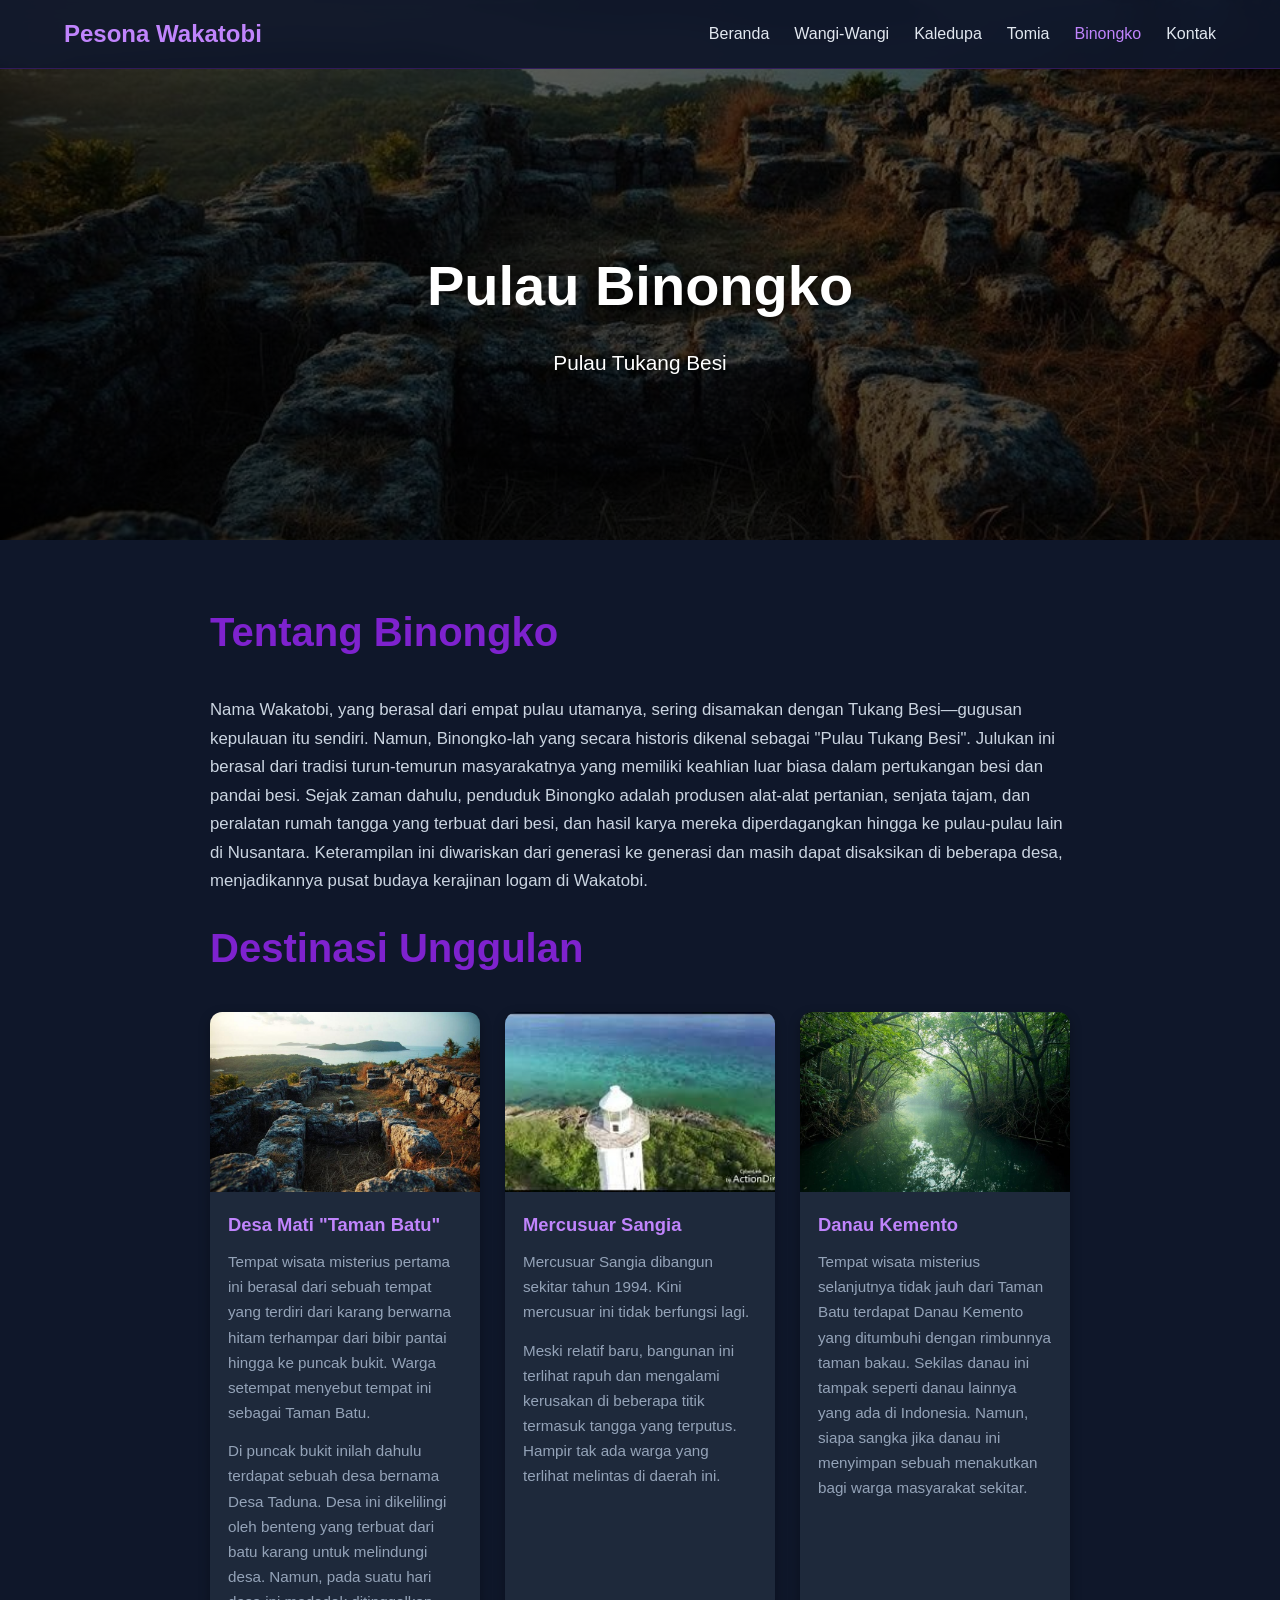
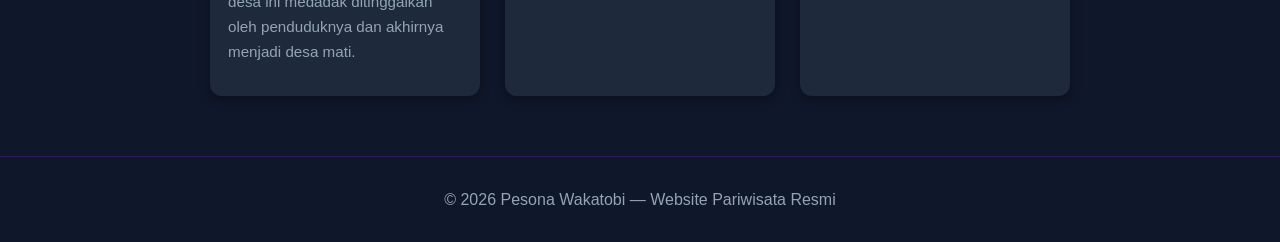
==== binongko.html @ 0f258694 "refactor: perbaikan menyeluruh P0–P3 website Wakatobi ## P0 — Bug fatal - Fix link mati `binongko.ht" ====
<!DOCTYPE html>
<html lang="id" class="no-js">
<head>
  <meta charset="UTF-8" />
  <meta name="viewport" content="width=device-width, initial-scale=1.0" />
  <title>Binongko &mdash; Pulau Tukang Besi | Pesona Wakatobi</title>
  <meta name="description" content="Panduan wisata Pulau Binongko di Wakatobi: Desa Mati Taman Batu, Mercusuar Sangia, Danau Kemento, dan warisan pandai besi khas nusantara." />
  <meta name="author" content="Pesona Wakatobi" />
  <meta name="theme-color" content="#0f172a" />

  <meta property="og:type" content="website" />
  <meta property="og:locale" content="id_ID" />
  <meta property="og:site_name" content="Pesona Wakatobi" />
  <meta property="og:title" content="Binongko &mdash; Pulau Tukang Besi | Pesona Wakatobi" />
  <meta property="og:description" content="Panduan wisata Pulau Binongko di Wakatobi: Desa Mati Taman Batu, Mercusuar Sangia, Danau Kemento, dan warisan pandai besi khas nusantara." />
  <meta property="og:image" content="img/desa-mati.jpg" />
  <meta name="twitter:card" content="summary_large_image" />

  <link rel="icon" href="img/favicon-32.png" sizes="32x32" />
  <link rel="apple-touch-icon" href="img/favicon-180.png" />
  <link rel="stylesheet" href="css/style.css" />

  <script>document.documentElement.classList.remove('no-js');</script>
</head>
<body>
  <a class="skip-link" href="#main">Lewati ke konten utama</a>

  <nav class="navbar" aria-label="Navigasi utama">
    <a href="index.html" class="navbar-brand">Pesona Wakatobi</a>
    <button class="hamburger" id="hamburger" aria-expanded="false" aria-controls="navLinks" aria-label="Buka menu navigasi">
      <span></span>
      <span></span>
      <span></span>
    </button>
    <div class="nav-links" id="navLinks">
      <a href="index.html">Beranda</a>
      <a href="wangi-wangi.html">Wangi-Wangi</a>
      <a href="kaledupa.html">Kaledupa</a>
      <a href="tomia.html">Tomia</a>
      <a href="binongko.html" aria-current="page">Binongko</a>
      <a href="kontak.html">Kontak</a>
    </div>
  </nav>
  <main id="main">
    <section class="hero hero--short" style="background-image: url('img/desa-mati.jpg');">
      <h1>Pulau Binongko</h1>
      <p>Pulau Tukang Besi</p>
    </section>

    <div class="content">
      <h2>Tentang Binongko</h2>
      <p>
        Nama Wakatobi, yang berasal dari empat pulau utamanya, sering disamakan dengan Tukang Besi&mdash;gugusan kepulauan itu sendiri. Namun, Binongko-lah yang secara historis dikenal sebagai &quot;Pulau Tukang Besi&quot;. Julukan ini berasal dari tradisi turun-temurun masyarakatnya yang memiliki keahlian luar biasa dalam pertukangan besi dan pandai besi. Sejak zaman dahulu, penduduk Binongko adalah produsen alat-alat pertanian, senjata tajam, dan peralatan rumah tangga yang terbuat dari besi, dan hasil karya mereka diperdagangkan hingga ke pulau-pulau lain di Nusantara. Keterampilan ini diwariskan dari generasi ke generasi dan masih dapat disaksikan di beberapa desa, menjadikannya pusat budaya kerajinan logam di Wakatobi.
      </p>

      <h2>Destinasi Unggulan</h2>
    <div class="destinations">
      <article class="dest-card">
        <img src="img/desa-mati.jpg" alt="Reruntuhan batu karang Taman Batu di Desa Mati, Pulau Binongko" width="900" height="600" loading="lazy" decoding="async" />
        <div class="desc">
          <h3>Desa Mati &quot;Taman Batu&quot;</h3>
          <p>Tempat wisata misterius pertama ini berasal dari sebuah tempat yang terdiri dari karang berwarna hitam terhampar dari bibir pantai hingga ke puncak bukit. Warga setempat menyebut tempat ini sebagai Taman Batu.</p>
          <p>Di puncak bukit inilah dahulu terdapat sebuah desa bernama Desa Taduna. Desa ini dikelilingi oleh benteng yang terbuat dari batu karang untuk melindungi desa. Namun, pada suatu hari desa ini medadak ditinggalkan oleh penduduknya dan akhirnya menjadi desa mati.</p>
        </div>
      </article>
      <article class="dest-card">
        <img src="img/mercusuar-sangia.jpg" alt="Mercusuar Sangia di Pulau Binongko" width="300" height="168" loading="lazy" decoding="async" />
        <div class="desc">
          <h3>Mercusuar Sangia</h3>
          <p>Mercusuar Sangia dibangun sekitar tahun 1994. Kini mercusuar ini tidak berfungsi lagi.</p>
          <p>Meski relatif baru, bangunan ini terlihat rapuh dan mengalami kerusakan di beberapa titik termasuk tangga yang terputus. Hampir tak ada warga yang terlihat melintas di daerah ini.</p>
        </div>
      </article>
      <article class="dest-card">
        <img src="img/danau-kemento.jpg" alt="Danau Kemento yang dikelilingi hutan bakau di Pulau Binongko" width="900" height="600" loading="lazy" decoding="async" />
        <div class="desc">
          <h3>Danau Kemento</h3>
          <p>Tempat wisata misterius selanjutnya tidak jauh dari Taman Batu terdapat Danau Kemento yang ditumbuhi dengan rimbunnya taman bakau. Sekilas danau ini tampak seperti danau lainnya yang ada di Indonesia. Namun, siapa sangka jika danau ini menyimpan sebuah menakutkan bagi warga masyarakat sekitar.</p>
        </div>
      </article>
    </div>
    </div>
  </main>

  <footer>
    <p>&copy; <span data-year>2026</span> Pesona Wakatobi &mdash; Website Pariwisata Resmi</p>
  </footer>

  <script src="js/main.js" defer></script>
</body>
</html>
---- css/style.css ----
/* ==========================================================================
   Pesona Wakatobi — Shared Stylesheet
   Satu sumber kebenaran untuk navbar, footer, komponen, dan responsive.
   ========================================================================== */

/* ---------- Design Tokens ---------- */
:root {
  --bg-dark: #0f172a;
  --bg-mid: #1e293b;
  --bg-card: #334155;
  --accent: #7e22ce;
  --accent-light: #c084fc;
  --accent-hover: #6b21a8;
  --text: #ffffff;
  --text-body: #cbd5e1;
  --text-muted: #94a3b8;
  --text-nav: #e2e8f0;
  --border: rgba(126, 34, 206, 0.3);
  --nav-h: 70px;
  --shadow: 0 10px 25px rgba(0, 0, 0, 0.3);
  --radius: 16px;
  --transition: 0.3s ease;
}

/* ---------- Reset ---------- */
*,
*::before,
*::after {
  margin: 0;
  padding: 0;
  box-sizing: border-box;
}

html {
  scroll-behavior: smooth;
  scroll-padding-top: calc(var(--nav-h) + 20px);
}

body {
  color: var(--text);
  background: var(--bg-dark);
  font-family: 'Segoe UI', Tahoma, Geneva, Verdana, sans-serif;
  line-height: 1.6;
  overflow-x: hidden;
  -webkit-font-smoothing: antialiased;
}

img {
  max-width: 100%;
  height: auto;
  display: block;
}

a {
  color: var(--accent-light);
}

/* ---------- Accessibility ---------- */
.skip-link {
  position: absolute;
  top: -100px;
  left: 1rem;
  z-index: 2000;
  padding: 0.75rem 1.25rem;
  background: var(--accent);
  color: #fff;
  font-weight: 600;
  text-decoration: none;
  border-radius: 0 0 8px 8px;
  transition: top var(--transition);
}

.skip-link:focus {
  top: 0;
}

:focus-visible {
  outline: 3px solid var(--accent-light);
  outline-offset: 3px;
  border-radius: 4px;
}

.visually-hidden {
  position: absolute;
  width: 1px;
  height: 1px;
  padding: 0;
  margin: -1px;
  overflow: hidden;
  clip: rect(0, 0, 0, 0);
  white-space: nowrap;
  border: 0;
}

/* ---------- Navbar ---------- */
.navbar {
  position: fixed;
  top: 0;
  left: 0;
  width: 100%;
  background: rgba(15, 23, 42, 0.95);
  backdrop-filter: blur(10px);
  -webkit-backdrop-filter: blur(10px);
  padding: 15px 5%;
  display: flex;
  justify-content: space-between;
  align-items: center;
  gap: 1rem;
  z-index: 1000;
  border-bottom: 1px solid var(--border);
}

.navbar-brand {
  font-size: 1.5rem;
  font-weight: bold;
  color: var(--accent-light);
  text-decoration: none;
  white-space: nowrap;
}

.nav-links {
  display: flex;
  gap: 25px;
  list-style: none;
}

.nav-links a {
  color: var(--text-nav);
  text-decoration: none;
  font-weight: 500;
  transition: color var(--transition);
}

.nav-links a:hover,
.nav-links a[aria-current='page'] {
  color: var(--accent-light);
}

/* Hamburger */
.hamburger {
  display: none;
  flex-direction: column;
  justify-content: center;
  gap: 5px;
  width: 44px;
  height: 44px;
  padding: 10px;
  background: transparent;
  border: 1px solid var(--border);
  border-radius: 8px;
  cursor: pointer;
}

.hamburger span {
  display: block;
  width: 100%;
  height: 3px;
  background: var(--accent-light);
  border-radius: 2px;
  transition: transform var(--transition), opacity var(--transition);
}

.hamburger[aria-expanded='true'] span:nth-child(1) {
  transform: translateY(8px) rotate(45deg);
}

.hamburger[aria-expanded='true'] span:nth-child(2) {
  opacity: 0;
}

.hamburger[aria-expanded='true'] span:nth-child(3) {
  transform: translateY(-8px) rotate(-45deg);
}

/* ---------- Hero ---------- */
.hero {
  position: relative;
  min-height: 100vh;
  display: flex;
  flex-direction: column;
  justify-content: center;
  align-items: center;
  text-align: center;
  padding: calc(var(--nav-h) + 90px) 20px 80px;
  /* background-image di-set inline per halaman (URL relatif terhadap dokumen) */
  background-size: cover;
  background-position: center;
  background-color: var(--bg-mid);
}

.hero::before {
  content: '';
  position: absolute;
  inset: 0;
  background: linear-gradient(rgba(0, 0, 0, 0.6), rgba(0, 0, 0, 0.7));
}

.hero > * {
  position: relative;
}

.hero h1 {
  font-size: clamp(2.2rem, 6vw, 3.5rem);
  margin-bottom: 1rem;
  text-shadow: 0 2px 10px rgba(0, 0, 0, 0.6);
}

.hero p {
  font-size: clamp(1rem, 2.5vw, 1.3rem);
  max-width: 800px;
  line-height: 1.6;
  text-shadow: 0 1px 5px rgba(0, 0, 0, 0.8);
}

.hero--short {
  min-height: 60vh;
}

/* ---------- Sections ---------- */
.intro {
  padding: 100px 20px 60px;
  background: var(--bg-dark);
  text-align: center;
}

.intro h2,
.content h2 {
  font-size: clamp(1.6rem, 4vw, 2.5rem);
  margin-bottom: 2rem;
  color: var(--accent);
}

.intro p {
  font-size: 1.1rem;
  max-width: 900px;
  margin: 0 auto 2rem;
  line-height: 1.7;
  color: var(--text-body);
}

.content {
  max-width: 900px;
  margin: 60px auto;
  padding: 0 20px;
}

.content p {
  font-size: 1.05rem;
  line-height: 1.7;
  margin-bottom: 1.25rem;
  color: var(--text-body);
}

.content h3 {
  color: var(--text);
}

.content h5 {
  color: var(--accent-light);
  margin: 0.5rem 0 0.35rem;
  font-size: 0.95rem;
  text-transform: uppercase;
  letter-spacing: 0.04em;
}

/* ---------- Cards ---------- */
.islands {
  display: flex;
  flex-wrap: wrap;
  justify-content: center;
  gap: 30px;
  padding: 40px 20px 80px;
  background: var(--bg-mid);
}

.island-card {
  background: var(--bg-card);
  border-radius: var(--radius);
  overflow: hidden;
  width: 280px;
  box-shadow: var(--shadow);
  display: flex;
  flex-direction: column;
  transition: transform var(--transition), box-shadow var(--transition),
    opacity 0.4s ease;
}

.island-card:hover {
  transform: translateY(-6px);
  box-shadow: 0 16px 36px rgba(0, 0, 0, 0.45);
}

.island-card.visible {
  opacity: 1;
  transform: translateY(0);
}

/* Fallback bila JavaScript tidak aktif / IntersectionObserver tidak tersedia */
.no-js .island-card {
  opacity: 1;
  transform: none;
}

.island-img {
  height: 180px;
  width: 100%;
  object-fit: cover;
  background: var(--bg-mid);
}

.island-content {
  padding: 20px;
  display: flex;
  flex-direction: column;
  flex: 1;
}

.island-content h3 {
  font-size: 1.4rem;
  margin-bottom: 10px;
  color: var(--accent-light);
}

.island-content p {
  font-size: 0.95rem;
  color: var(--text-nav);
  line-height: 1.5;
  margin-bottom: 1rem;
}

/* ---------- Destination grid ---------- */
.destinations {
  display: grid;
  grid-template-columns: repeat(auto-fit, minmax(260px, 1fr));
  gap: 25px;
  margin-top: 30px;
}

.dest-card {
  background: var(--bg-mid);
  border-radius: 12px;
  overflow: hidden;
  box-shadow: 0 4px 12px rgba(0, 0, 0, 0.3);
  display: flex;
  flex-direction: column;
  transition: transform var(--transition), box-shadow var(--transition);
}

.dest-card:hover {
  transform: translateY(-4px);
  box-shadow: 0 12px 26px rgba(0, 0, 0, 0.4);
}

.dest-card img {
  width: 100%;
  height: 180px;
  object-fit: cover;
  background: var(--bg-card);
}

.dest-card .desc {
  padding: 18px;
}

.dest-card .desc h3 {
  color: var(--accent-light);
  margin-bottom: 10px;
  font-size: 1.15rem;
}

.dest-card .desc p {
  font-size: 0.95rem;
  color: var(--text-muted);
  line-height: 1.65;
  margin-bottom: 0.85rem;
}

/* ---------- Buttons ---------- */
.btn {
  display: inline-block;
  align-self: flex-start;
  margin-top: auto;
  padding: 10px 20px;
  background: var(--accent);
  color: #fff;
  text-decoration: none;
  border-radius: 6px;
  font-weight: 600;
  transition: background var(--transition), transform var(--transition);
}

.btn:hover {
  background: var(--accent-hover);
  transform: translateY(-2px);
}

/* ---------- Contact ---------- */
.contact-info {
  display: grid;
  grid-template-columns: repeat(auto-fit, minmax(250px, 1fr));
  gap: 25px;
  margin-top: 30px;
}

.contact-card {
  background: var(--bg-mid);
  border-radius: 12px;
  padding: 24px 20px;
  box-shadow: 0 4px 12px rgba(0, 0, 0, 0.3);
  text-align: center;
}

.contact-card h3 {
  color: var(--text);
  margin-bottom: 10px;
}

.contact-card p {
  font-size: 0.95rem;
  color: var(--text-muted);
  margin-bottom: 15px;
  word-break: break-word;
}

.contact-card a {
  color: var(--accent-light);
  text-decoration: none;
}

.contact-card a:hover {
  text-decoration: underline;
}

.social-icons {
  display: flex;
  justify-content: center;
  gap: 12px;
}

.social-icons a {
  display: inline-flex;
  align-items: center;
  justify-content: center;
  width: 42px;
  height: 42px;
  background: var(--accent-light);
  border-radius: 50%;
  text-decoration: none;
  transition: background var(--transition), transform var(--transition);
}

.social-icons a:hover {
  background: var(--accent);
  transform: translateY(-3px);
}

.social-icons svg {
  width: 20px;
  height: 20px;
  fill: #fff;
}

/* ---------- Footer ---------- */
footer {
  text-align: center;
  padding: 30px 20px;
  background: var(--bg-dark);
  color: var(--text-muted);
  border-top: 1px solid var(--border);
  margin-top: 60px;
}

footer p {
  margin: 0;
}

/* ---------- Responsive ---------- */
@media (max-width: 768px) {
  .hamburger {
    display: flex;
  }

  .nav-links {
    position: fixed;
    top: var(--nav-h);
    left: -100%;
    width: 100%;
    height: calc(100vh - var(--nav-h));
    background: var(--bg-dark);
    flex-direction: column;
    align-items: center;
    justify-content: flex-start;
    gap: 25px;
    padding-top: 40px;
    transition: left var(--transition);
    overflow-y: auto;
  }

  .nav-links.active {
    left: 0;
  }

  .nav-links a {
    font-size: 1.1rem;
  }

  .navbar-brand {
    font-size: 1.2rem;
  }

  .hero {
    min-height: 80vh;
  }

  .intro {
    padding: 60px 20px 40px;
  }

  .islands {
    gap: 20px;
    padding: 30px 15px 60px;
  }

  .island-card {
    width: 100%;
    max-width: 340px;
  }

  .content {
    margin: 40px auto;
  }
}

@media (max-width: 400px) {
  .navbar {
    padding: 12px 4%;
  }

  .navbar-brand {
    font-size: 1.05rem;
  }

  .island-card {
    width: 100%;
  }
}

/* ---------- Reduced motion ---------- */
@media (prefers-reduced-motion: reduce) {
  html {
    scroll-behavior: auto;
  }

  *,
  *::before,
  *::after {
    animation-duration: 0.01ms !important;
    animation-iteration-count: 1 !important;
    transition-duration: 0.01ms !important;
  }

  .island-card {
    opacity: 1 !important;
    transform: none !important;
  }
}

/* ---------- Print ---------- */
@media print {
  .navbar,
  .hamburger,
  footer {
    display: none;
  }

  body {
    color: #000;
    background: #fff;
  }
}
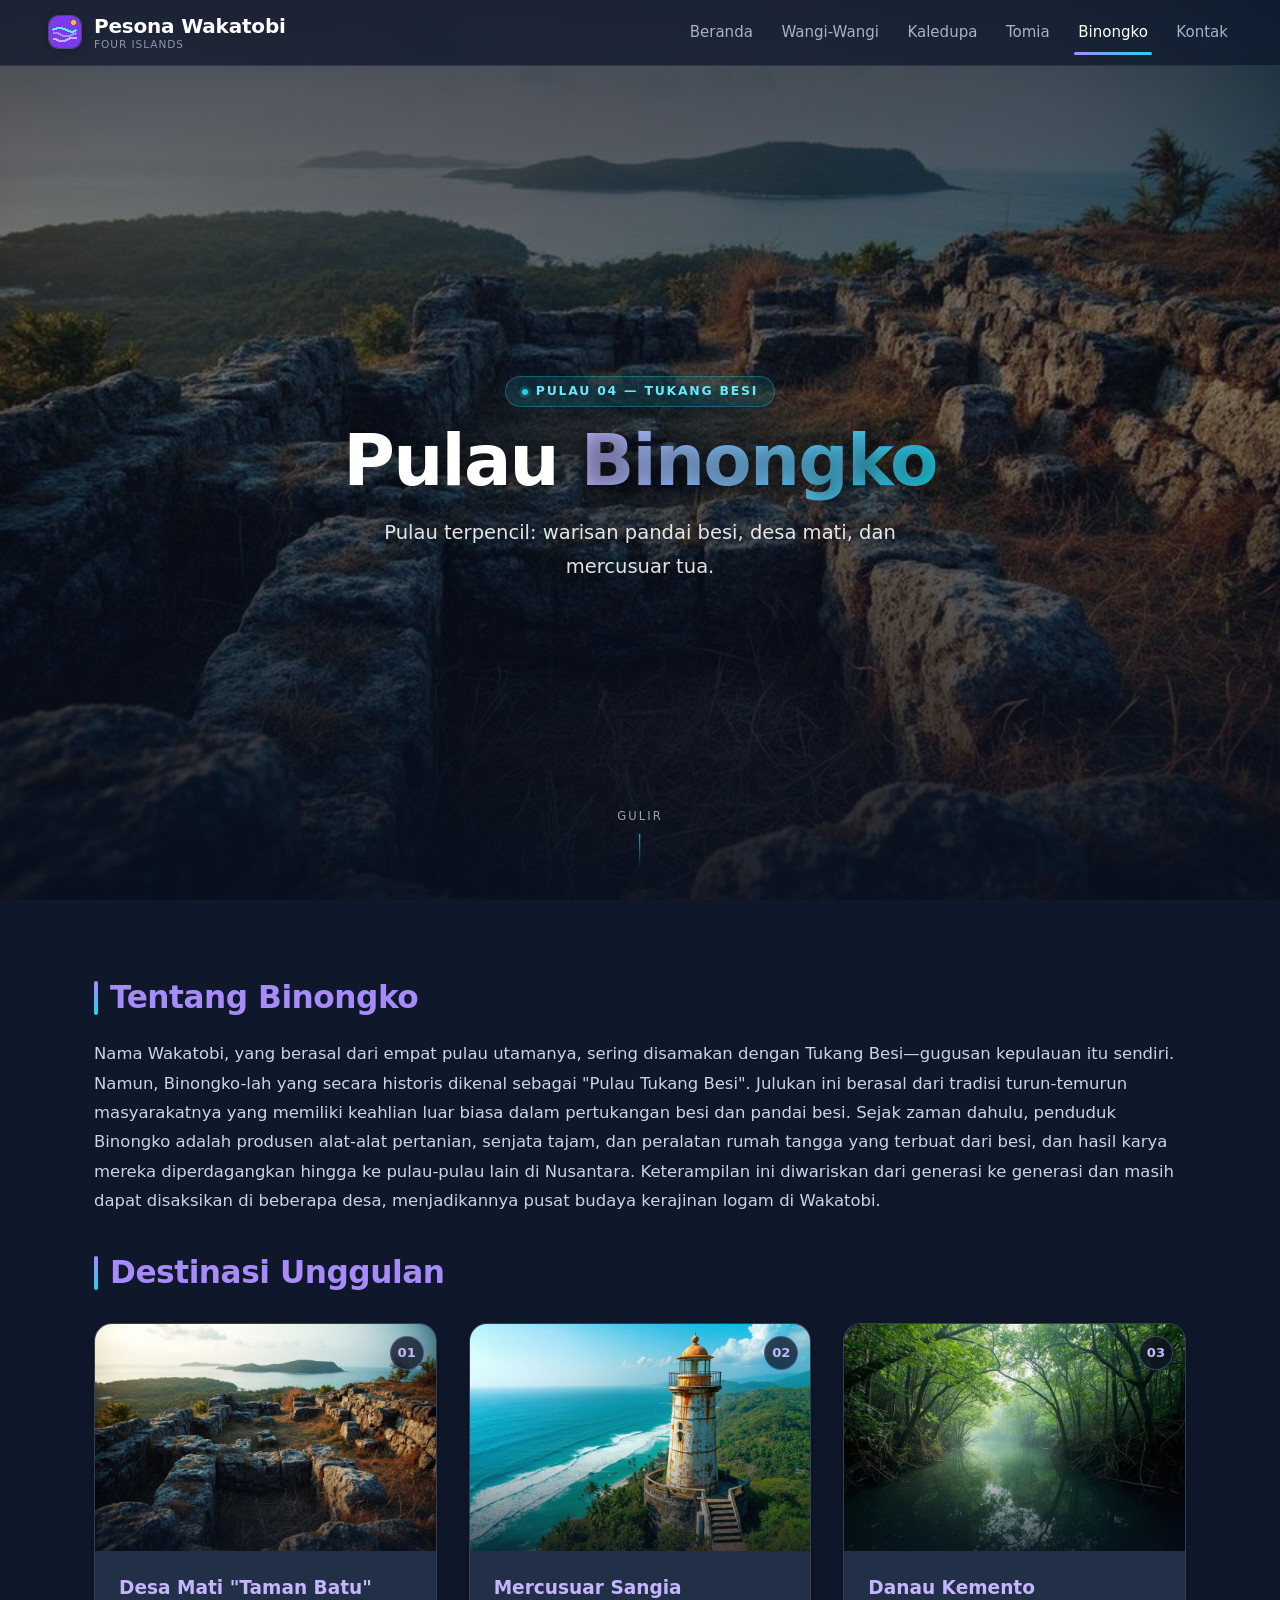
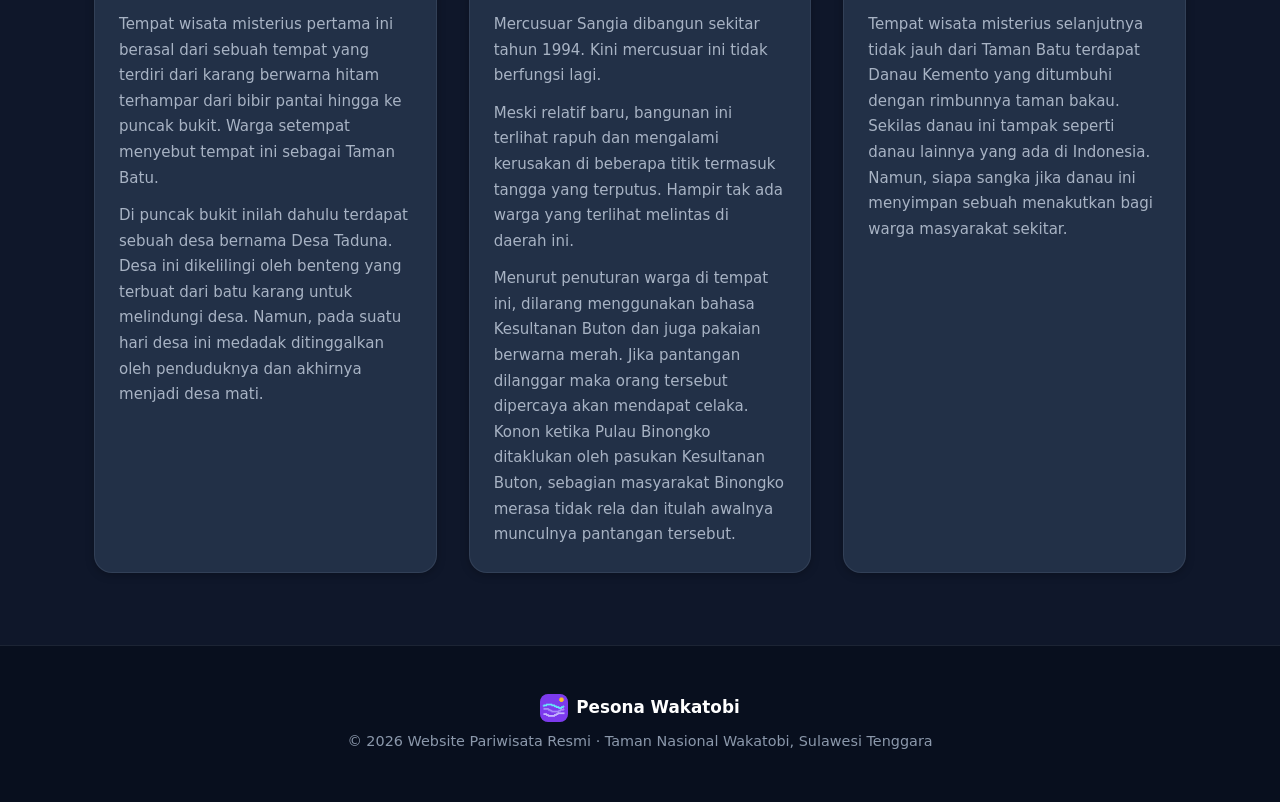
==== commit 470a5f15: "feat: redesign visual & profesionalisasi website Wakatobi ## Design system - Token-based CSS: warna," ====
--- a/binongko.html
+++ b/binongko.html
@@ -4,15 +4,15 @@
   <meta charset="UTF-8" />
   <meta name="viewport" content="width=device-width, initial-scale=1.0" />
   <title>Binongko &mdash; Pulau Tukang Besi | Pesona Wakatobi</title>
-  <meta name="description" content="Panduan wisata Pulau Binongko di Wakatobi: Desa Mati Taman Batu, Mercusuar Sangia, Danau Kemento, dan warisan pandai besi khas nusantara." />
+  <meta name="description" content="Panduan wisata Pulau Binongko di Wakatobi: Desa Mati Taman Batu, Mercusuar Sangia, Danau Kemento, dan warisan pandai besi khas Nusantara." />
   <meta name="author" content="Pesona Wakatobi" />
-  <meta name="theme-color" content="#0f172a" />
+  <meta name="theme-color" content="#080f1e" />
 
   <meta property="og:type" content="website" />
   <meta property="og:locale" content="id_ID" />
   <meta property="og:site_name" content="Pesona Wakatobi" />
   <meta property="og:title" content="Binongko &mdash; Pulau Tukang Besi | Pesona Wakatobi" />
-  <meta property="og:description" content="Panduan wisata Pulau Binongko di Wakatobi: Desa Mati Taman Batu, Mercusuar Sangia, Danau Kemento, dan warisan pandai besi khas nusantara." />
+  <meta property="og:description" content="Panduan wisata Pulau Binongko di Wakatobi: Desa Mati Taman Batu, Mercusuar Sangia, Danau Kemento, dan warisan pandai besi khas Nusantara." />
   <meta property="og:image" content="img/desa-mati.jpg" />
   <meta name="twitter:card" content="summary_large_image" />
 
@@ -26,7 +26,10 @@
   <a class="skip-link" href="#main">Lewati ke konten utama</a>
 
   <nav class="navbar" aria-label="Navigasi utama">
-    <a href="index.html" class="navbar-brand">Pesona Wakatobi</a>
+    <a href="index.html" class="navbar-brand">
+      <span class="logo"><img src="img/favicon-32.png" alt="" width="32" height="32" /></span>
+      <span class="brand-text">Pesona Wakatobi<small>Four Islands</small></span>
+    </a>
     <button class="hamburger" id="hamburger" aria-expanded="false" aria-controls="navLinks" aria-label="Buka menu navigasi">
       <span></span>
       <span></span>
@@ -43,11 +46,15 @@
   </nav>
   <main id="main">
     <section class="hero hero--short" style="background-image: url('img/desa-mati.jpg');">
-      <h1>Pulau Binongko</h1>
-      <p>Pulau Tukang Besi</p>
+      <div class="hero__content">
+        <span class="eyebrow">Pulau 04 &mdash; Tukang Besi</span>
+        <h1>Pulau <span class="accent">Binongko</span></h1>
+        <p>Pulau terpencil: warisan pandai besi, desa mati, dan mercusuar tua.</p>
+      </div>
+      <span class="scroll-hint" aria-hidden="true">Gulir</span>
     </section>
 
-    <div class="content">
+    <div class="content container">
       <h2>Tentang Binongko</h2>
       <p>
         Nama Wakatobi, yang berasal dari empat pulau utamanya, sering disamakan dengan Tukang Besi&mdash;gugusan kepulauan itu sendiri. Namun, Binongko-lah yang secara historis dikenal sebagai &quot;Pulau Tukang Besi&quot;. Julukan ini berasal dari tradisi turun-temurun masyarakatnya yang memiliki keahlian luar biasa dalam pertukangan besi dan pandai besi. Sejak zaman dahulu, penduduk Binongko adalah produsen alat-alat pertanian, senjata tajam, dan peralatan rumah tangga yang terbuat dari besi, dan hasil karya mereka diperdagangkan hingga ke pulau-pulau lain di Nusantara. Keterampilan ini diwariskan dari generasi ke generasi dan masih dapat disaksikan di beberapa desa, menjadikannya pusat budaya kerajinan logam di Wakatobi.
@@ -56,7 +63,9 @@
       <h2>Destinasi Unggulan</h2>
     <div class="destinations">
       <article class="dest-card">
-        <img src="img/desa-mati.jpg" alt="Reruntuhan batu karang Taman Batu di Desa Mati, Pulau Binongko" width="900" height="600" loading="lazy" decoding="async" />
+        <div class="dest-card__media">
+          <img src="img/desa-mati.jpg" alt="Reruntuhan batu karang Taman Batu di Desa Mati, Pulau Binongko" width="900" height="600" loading="lazy" decoding="async" />
+        </div>
         <div class="desc">
           <h3>Desa Mati &quot;Taman Batu&quot;</h3>
           <p>Tempat wisata misterius pertama ini berasal dari sebuah tempat yang terdiri dari karang berwarna hitam terhampar dari bibir pantai hingga ke puncak bukit. Warga setempat menyebut tempat ini sebagai Taman Batu.</p>
@@ -64,15 +73,20 @@
         </div>
       </article>
       <article class="dest-card">
-        <img src="img/mercusuar-sangia.jpg" alt="Mercusuar Sangia di Pulau Binongko" width="300" height="168" loading="lazy" decoding="async" />
+        <div class="dest-card__media">
+          <img src="img/mercusuar-sangia.jpg" alt="Mercusuar Sangia di Pulau Binongko" width="900" height="600" loading="lazy" decoding="async" />
+        </div>
         <div class="desc">
           <h3>Mercusuar Sangia</h3>
           <p>Mercusuar Sangia dibangun sekitar tahun 1994. Kini mercusuar ini tidak berfungsi lagi.</p>
           <p>Meski relatif baru, bangunan ini terlihat rapuh dan mengalami kerusakan di beberapa titik termasuk tangga yang terputus. Hampir tak ada warga yang terlihat melintas di daerah ini.</p>
+          <p>Menurut penuturan warga di tempat ini, dilarang menggunakan bahasa Kesultanan Buton dan juga pakaian berwarna merah. Jika pantangan dilanggar maka orang tersebut dipercaya akan mendapat celaka. Konon ketika Pulau Binongko ditaklukan oleh pasukan Kesultanan Buton, sebagian masyarakat Binongko merasa tidak rela dan itulah awalnya munculnya pantangan tersebut.</p>
         </div>
       </article>
       <article class="dest-card">
-        <img src="img/danau-kemento.jpg" alt="Danau Kemento yang dikelilingi hutan bakau di Pulau Binongko" width="900" height="600" loading="lazy" decoding="async" />
+        <div class="dest-card__media">
+          <img src="img/danau-kemento.jpg" alt="Danau Kemento yang dikelilingi hutan bakau di Pulau Binongko" width="900" height="600" loading="lazy" decoding="async" />
+        </div>
         <div class="desc">
           <h3>Danau Kemento</h3>
           <p>Tempat wisata misterius selanjutnya tidak jauh dari Taman Batu terdapat Danau Kemento yang ditumbuhi dengan rimbunnya taman bakau. Sekilas danau ini tampak seperti danau lainnya yang ada di Indonesia. Namun, siapa sangka jika danau ini menyimpan sebuah menakutkan bagi warga masyarakat sekitar.</p>
@@ -83,7 +97,11 @@
   </main>
 
   <footer>
-    <p>&copy; <span data-year>2026</span> Pesona Wakatobi &mdash; Website Pariwisata Resmi</p>
+    <div class="footer-brand">
+      <span class="logo"><img src="img/favicon-32.png" alt="" width="32" height="32" /></span>
+      Pesona Wakatobi
+    </div>
+    <p>&copy; <span data-year>2026</span> Website Pariwisata Resmi &middot; Taman Nasional Wakatobi, Sulawesi Tenggara</p>
   </footer>
 
   <script src="js/main.js" defer></script>
--- a/css/style.css
+++ b/css/style.css
@@ -1,28 +1,85 @@
 /* ==========================================================================
-   Pesona Wakatobi — Shared Stylesheet
-   Satu sumber kebenaran untuk navbar, footer, komponen, dan responsive.
+   Pesona Wakatobi — Design System
+   --------------------------------------------------------------------------
+   Prinsip:
+   1. Warna heading WAJIB lolos WCAG AA (>= 4.5:1) di semua background.
+   2. Satu sumber kebenaran: token di :root, tidak ada hex warna inline.
+   3. Skala tipografi fluid (clamp) supaya tidak perlu breakpoint untuk teks.
+   4. Ruang (spacing) berbasis skala 4px, konsisten antar halaman.
    ========================================================================== */
 
-/* ---------- Design Tokens ---------- */
+/* --------------------------------------------------------------------------
+   1. Tokens
+   -------------------------------------------------------------------------- */
 :root {
+  /* Surface */
+  --bg-deep: #080f1e;
   --bg-dark: #0f172a;
-  --bg-mid: #1e293b;
-  --bg-card: #334155;
-  --accent: #7e22ce;
-  --accent-light: #c084fc;
-  --accent-hover: #6b21a8;
+  --bg-mid: #1a2537;
+  --bg-card: #223047;
+  --bg-card-hover: #2a3a55;
+  --bg-elevated: rgba(255, 255, 255, 0.04);
+  --bg-glass: rgba(15, 23, 42, 0.72);
+
+  /* Brand — violet (identity) */
+  --brand: #a78bfa;        /* 6.56:1 on bg-dark  ✓ AA */
+  --brand-soft: #c4b5fd;   /* 9.67:1 on bg-dark  ✓ AAA */
+  --brand-deep: #7c3aed;   /* untuk solid button, teks putih 6.98:1 ✓ AA */
+  --brand-deep-hover: #6d28d9;
+
+  /* Accent sekunder — cyan (nuansa bawah laut) */
+  --accent: #22d3ee;       /* 9.88:1 on bg-dark  ✓ AAA */
+  --accent-dim: #67e8f9;
+
+  /* Text */
   --text: #ffffff;
-  --text-body: #cbd5e1;
-  --text-muted: #94a3b8;
-  --text-nav: #e2e8f0;
-  --border: rgba(126, 34, 206, 0.3);
-  --nav-h: 70px;
-  --shadow: 0 10px 25px rgba(0, 0, 0, 0.3);
-  --radius: 16px;
-  --transition: 0.3s ease;
-}
-
-/* ---------- Reset ---------- */
+  --text-body: #cbd5e1;   /* 12.02:1 ✓ AAA */
+  --text-soft: #a8b3c4;   /* 8.42:1  ✓ AA  */
+  --text-muted: #8b98ab;  /* 5.9:1  ✓ AA  */
+  --text-on-brand: #ffffff;
+
+  /* Border & shadow */
+  --border: rgba(148, 163, 184, 0.14);
+  --border-strong: rgba(167, 139, 250, 0.35);
+  --border-accent: rgba(34, 211, 238, 0.3);
+  --shadow-sm: 0 2px 8px rgba(0, 0, 0, 0.25);
+  --shadow-md: 0 10px 28px rgba(0, 0, 0, 0.35);
+  --shadow-lg: 0 20px 48px rgba(0, 0, 0, 0.45);
+  --shadow-brand: 0 10px 32px rgba(124, 58, 237, 0.28);
+
+  /* Radius */
+  --r-sm: 8px;
+  --r-md: 12px;
+  --r-lg: 18px;
+  --r-xl: 26px;
+  --r-pill: 999px;
+
+  /* Spacing scale */
+  --sp-1: 0.25rem;
+  --sp-2: 0.5rem;
+  --sp-3: 0.75rem;
+  --sp-4: 1rem;
+  --sp-5: 1.5rem;
+  --sp-6: 2rem;
+  --sp-7: 3rem;
+  --sp-8: 4rem;
+  --sp-9: 6rem;
+
+  /* Layout */
+  --nav-h: 68px;
+  --container: 1140px;
+  --container-narrow: 780px;
+
+  /* Motion */
+  --ease: cubic-bezier(0.22, 1, 0.36, 1);
+  --t-fast: 0.18s var(--ease);
+  --t: 0.3s var(--ease);
+  --t-slow: 0.55s var(--ease);
+}
+
+/* --------------------------------------------------------------------------
+   2. Reset
+   -------------------------------------------------------------------------- */
 *,
 *::before,
 *::after {
@@ -33,41 +90,56 @@
 
 html {
   scroll-behavior: smooth;
-  scroll-padding-top: calc(var(--nav-h) + 20px);
+  scroll-padding-top: calc(var(--nav-h) + 16px);
+  -webkit-text-size-adjust: 100%;
 }
 
 body {
   color: var(--text);
   background: var(--bg-dark);
-  font-family: 'Segoe UI', Tahoma, Geneva, Verdana, sans-serif;
-  line-height: 1.6;
+  font-family: 'Segoe UI', system-ui, -apple-system, Tahoma, Geneva, Verdana, sans-serif;
+  font-size: 1rem;
+  line-height: 1.65;
   overflow-x: hidden;
   -webkit-font-smoothing: antialiased;
+  -moz-osx-font-smoothing: grayscale;
 }
 
 img {
   max-width: 100%;
   height: auto;
   display: block;
+  background: var(--bg-mid);
 }
 
 a {
-  color: var(--accent-light);
-}
-
-/* ---------- Accessibility ---------- */
+  color: var(--brand-soft);
+  text-decoration: none;
+}
+
+ul {
+  list-style: none;
+}
+
+::selection {
+  background: var(--brand-deep);
+  color: #fff;
+}
+
+/* --------------------------------------------------------------------------
+   3. Accessibility
+   -------------------------------------------------------------------------- */
 .skip-link {
   position: absolute;
-  top: -100px;
-  left: 1rem;
-  z-index: 2000;
-  padding: 0.75rem 1.25rem;
-  background: var(--accent);
+  top: -120px;
+  left: var(--sp-4);
+  z-index: 3000;
+  padding: var(--sp-3) var(--sp-5);
+  background: var(--brand-deep);
   color: #fff;
   font-weight: 600;
-  text-decoration: none;
-  border-radius: 0 0 8px 8px;
-  transition: top var(--transition);
+  border-radius: 0 0 var(--r-md) var(--r-md);
+  transition: top var(--t);
 }
 
 .skip-link:focus {
@@ -75,9 +147,9 @@
 }
 
 :focus-visible {
-  outline: 3px solid var(--accent-light);
+  outline: 3px solid var(--accent);
   outline-offset: 3px;
-  border-radius: 4px;
+  border-radius: var(--r-sm);
 }
 
 .visually-hidden {
@@ -92,48 +164,133 @@
   border: 0;
 }
 
-/* ---------- Navbar ---------- */
+/* --------------------------------------------------------------------------
+   4. Layout helpers
+   -------------------------------------------------------------------------- */
+.container {
+  width: 100%;
+  max-width: var(--container);
+  margin-inline: auto;
+  padding-inline: var(--sp-5);
+}
+
+.container--narrow {
+  max-width: var(--container-narrow);
+}
+
+/* --------------------------------------------------------------------------
+   5. Navbar
+   -------------------------------------------------------------------------- */
 .navbar {
   position: fixed;
   top: 0;
   left: 0;
   width: 100%;
-  background: rgba(15, 23, 42, 0.95);
-  backdrop-filter: blur(10px);
-  -webkit-backdrop-filter: blur(10px);
-  padding: 15px 5%;
-  display: flex;
+  z-index: 1000;
+  display: flex;
+  align-items: center;
   justify-content: space-between;
+  gap: var(--sp-4);
+  padding: var(--sp-3) clamp(1rem, 5vw, 3rem);
+  background: var(--bg-glass);
+  backdrop-filter: blur(16px) saturate(140%);
+  -webkit-backdrop-filter: blur(16px) saturate(140%);
+  border-bottom: 1px solid var(--border);
+  transition: background var(--t), border-color var(--t), padding var(--t),
+    box-shadow var(--t);
+}
+
+.navbar.is-scrolled {
+  background: rgba(8, 15, 30, 0.94);
+  border-bottom-color: var(--border-strong);
+  box-shadow: var(--shadow-md);
+  padding-block: var(--sp-2);
+}
+
+/* Brand + logo mark */
+.navbar-brand {
+  display: inline-flex;
   align-items: center;
-  gap: 1rem;
-  z-index: 1000;
-  border-bottom: 1px solid var(--border);
-}
-
-.navbar-brand {
-  font-size: 1.5rem;
-  font-weight: bold;
-  color: var(--accent-light);
-  text-decoration: none;
+  gap: var(--sp-3);
+  font-size: 1.25rem;
+  font-weight: 700;
+  color: #fff;
+  letter-spacing: -0.01em;
   white-space: nowrap;
 }
 
+.navbar-brand .logo {
+  width: 34px;
+  height: 34px;
+  flex: none;
+  border-radius: 10px;
+  overflow: hidden;
+  border: 1px solid var(--border-strong);
+  box-shadow: var(--shadow-sm);
+}
+
+.navbar-brand .logo img {
+  width: 100%;
+  height: 100%;
+  object-fit: cover;
+}
+
+.navbar-brand .brand-text {
+  display: flex;
+  flex-direction: column;
+  line-height: 1.15;
+}
+
+.navbar-brand .brand-text small {
+  font-size: 0.66rem;
+  font-weight: 500;
+  color: var(--text-muted);
+  letter-spacing: 0.09em;
+  text-transform: uppercase;
+}
+
+/* Links */
 .nav-links {
   display: flex;
-  gap: 25px;
-  list-style: none;
+  align-items: center;
+  gap: clamp(0.5rem, 1.6vw, 1.5rem);
 }
 
 .nav-links a {
-  color: var(--text-nav);
-  text-decoration: none;
+  position: relative;
+  padding: var(--sp-2) var(--sp-1);
+  color: var(--text-soft);
+  font-size: 0.94rem;
   font-weight: 500;
-  transition: color var(--transition);
-}
-
-.nav-links a:hover,
+  white-space: nowrap;
+  transition: color var(--t-fast);
+}
+
+.nav-links a::after {
+  content: '';
+  position: absolute;
+  left: 0;
+  bottom: -2px;
+  width: 100%;
+  height: 3px;
+  background: linear-gradient(90deg, var(--brand), var(--accent));
+  border-radius: 3px;
+  transform: scaleX(0);
+  transform-origin: left;
+  transition: transform var(--t);
+}
+
+.nav-links a:hover {
+  color: #fff;
+}
+
+.nav-links a:hover::after,
+.nav-links a[aria-current='page']::after {
+  transform: scaleX(1);
+}
+
 .nav-links a[aria-current='page'] {
-  color: var(--accent-light);
+  color: #fff;
 }
 
 /* Hamburger */
@@ -144,297 +301,706 @@
   gap: 5px;
   width: 44px;
   height: 44px;
-  padding: 10px;
-  background: transparent;
+  padding: 11px;
+  background: rgba(255, 255, 255, 0.05);
   border: 1px solid var(--border);
-  border-radius: 8px;
+  border-radius: var(--r-md);
   cursor: pointer;
+  transition: background var(--t-fast), border-color var(--t-fast);
+}
+
+.hamburger:hover {
+  background: rgba(255, 255, 255, 0.1);
+  border-color: var(--border-strong);
 }
 
 .hamburger span {
   display: block;
   width: 100%;
-  height: 3px;
-  background: var(--accent-light);
+  height: 2px;
+  background: var(--brand-soft);
   border-radius: 2px;
-  transition: transform var(--transition), opacity var(--transition);
+  transition: transform var(--t), opacity var(--t-fast), background var(--t-fast);
 }
 
 .hamburger[aria-expanded='true'] span:nth-child(1) {
-  transform: translateY(8px) rotate(45deg);
+  transform: translateY(7px) rotate(45deg);
+  background: var(--accent);
 }
 
 .hamburger[aria-expanded='true'] span:nth-child(2) {
   opacity: 0;
+  transform: scaleX(0.3);
 }
 
 .hamburger[aria-expanded='true'] span:nth-child(3) {
-  transform: translateY(-8px) rotate(-45deg);
-}
-
-/* ---------- Hero ---------- */
+  transform: translateY(-7px) rotate(-45deg);
+  background: var(--accent);
+}
+
+/* --------------------------------------------------------------------------
+   6. Hero
+   -------------------------------------------------------------------------- */
 .hero {
   position: relative;
-  min-height: 100vh;
+  min-height: min(100svh, 900px);
   display: flex;
   flex-direction: column;
   justify-content: center;
   align-items: center;
   text-align: center;
-  padding: calc(var(--nav-h) + 90px) 20px 80px;
-  /* background-image di-set inline per halaman (URL relatif terhadap dokumen) */
+  padding: calc(var(--nav-h) + clamp(3rem, 9vh, 6rem)) var(--sp-5)
+    clamp(4rem, 10vh, 7rem);
+  background-image: var(--hero-img, none);
   background-size: cover;
-  background-position: center;
-  background-color: var(--bg-mid);
-}
-
+  background-position: center 40%;
+  background-color: var(--bg-deep);
+  isolation: isolate;
+}
+
+/* Lapisan gradasi — bikin teks terbaca di foto apa pun */
 .hero::before {
   content: '';
   position: absolute;
   inset: 0;
-  background: linear-gradient(rgba(0, 0, 0, 0.6), rgba(0, 0, 0, 0.7));
-}
-
-.hero > * {
-  position: relative;
+  z-index: -1;
+  background:
+    radial-gradient(ellipse 80% 60% at 50% 45%, rgba(8, 15, 30, 0.28), transparent 70%),
+    linear-gradient(180deg, rgba(8, 15, 30, 0.78) 0%, rgba(8, 15, 30, 0.42) 42%, rgba(8, 15, 30, 0.92) 100%);
+}
+
+.hero__content {
+  max-width: 780px;
+  animation: heroRise 0.9s var(--ease) both;
+}
+
+@keyframes heroRise {
+  from {
+    opacity: 0;
+    transform: translateY(28px);
+  }
+  to {
+    opacity: 1;
+    transform: none;
+  }
+}
+
+/* Eyebrow */
+.eyebrow {
+  display: inline-flex;
+  align-items: center;
+  gap: var(--sp-2);
+  padding: var(--sp-1) var(--sp-4);
+  margin-bottom: var(--sp-4);
+  background: rgba(34, 211, 238, 0.12);
+  border: 1px solid var(--border-accent);
+  border-radius: var(--r-pill);
+  color: var(--accent-dim);
+  font-size: 0.78rem;
+  font-weight: 600;
+  letter-spacing: 0.14em;
+  text-transform: uppercase;
+}
+
+.eyebrow::before {
+  content: '';
+  width: 6px;
+  height: 6px;
+  border-radius: 50%;
+  background: var(--accent);
+  box-shadow: 0 0 0 3px rgba(34, 211, 238, 0.2);
 }
 
 .hero h1 {
-  font-size: clamp(2.2rem, 6vw, 3.5rem);
-  margin-bottom: 1rem;
-  text-shadow: 0 2px 10px rgba(0, 0, 0, 0.6);
+  font-size: clamp(2.1rem, 6.2vw, 4.4rem);
+  font-weight: 800;
+  line-height: 1.1;
+  letter-spacing: -0.025em;
+  margin-bottom: var(--sp-4);
+  text-shadow: 0 2px 20px rgba(0, 0, 0, 0.5);
+  text-wrap: balance;
+}
+
+/* Cegah gradien terpotong di tengah frasa */
+.hero h1 .accent {
+  white-space: nowrap;
+}
+
+.hero h1 .accent {
+  background: linear-gradient(100deg, var(--brand-soft), var(--accent));
+  -webkit-background-clip: text;
+  background-clip: text;
+  color: transparent;
 }
 
 .hero p {
-  font-size: clamp(1rem, 2.5vw, 1.3rem);
-  max-width: 800px;
-  line-height: 1.6;
-  text-shadow: 0 1px 5px rgba(0, 0, 0, 0.8);
-}
-
-.hero--short {
-  min-height: 60vh;
-}
-
-/* ---------- Sections ---------- */
-.intro {
-  padding: 100px 20px 60px;
-  background: var(--bg-dark);
-  text-align: center;
-}
-
-.intro h2,
-.content h2 {
-  font-size: clamp(1.6rem, 4vw, 2.5rem);
-  margin-bottom: 2rem;
-  color: var(--accent);
-}
-
-.intro p {
-  font-size: 1.1rem;
-  max-width: 900px;
-  margin: 0 auto 2rem;
+  font-size: clamp(1.02rem, 2.1vw, 1.22rem);
+  max-width: 620px;
+  margin-inline: auto;
   line-height: 1.7;
-  color: var(--text-body);
-}
-
-.content {
-  max-width: 900px;
-  margin: 60px auto;
-  padding: 0 20px;
-}
-
-.content p {
-  font-size: 1.05rem;
-  line-height: 1.7;
-  margin-bottom: 1.25rem;
-  color: var(--text-body);
-}
-
-.content h3 {
-  color: var(--text);
-}
-
-.content h5 {
-  color: var(--accent-light);
-  margin: 0.5rem 0 0.35rem;
-  font-size: 0.95rem;
-  text-transform: uppercase;
-  letter-spacing: 0.04em;
-}
-
-/* ---------- Cards ---------- */
-.islands {
+  color: rgba(255, 255, 255, 0.88);
+  text-shadow: 0 1px 10px rgba(0, 0, 0, 0.55);
+}
+
+/* Hero CTA */
+.hero__actions {
   display: flex;
   flex-wrap: wrap;
   justify-content: center;
-  gap: 30px;
-  padding: 40px 20px 80px;
+  gap: var(--sp-3);
+  margin-top: var(--sp-6);
+}
+
+.hero__actions .btn {
+  margin-top: 0;
+}
+
+/* Scroll hint */
+.scroll-hint {
+  position: absolute;
+  bottom: var(--sp-6);
+  left: 50%;
+  transform: translateX(-50%);
+  display: flex;
+  flex-direction: column;
+  align-items: center;
+  gap: var(--sp-2);
+  color: rgba(255, 255, 255, 0.6);
+  font-size: 0.72rem;
+  letter-spacing: 0.18em;
+  text-transform: uppercase;
+  animation: hintFloat 2.4s ease-in-out infinite;
+}
+
+.scroll-hint::after {
+  content: '';
+  width: 1px;
+  height: 34px;
+  background: linear-gradient(180deg, var(--accent), transparent);
+}
+
+@keyframes hintFloat {
+  0%, 100% { transform: translate(-50%, 0); }
+  50% { transform: translate(-50%, 8px); }
+}
+
+/* --------------------------------------------------------------------------
+   7. Buttons
+   -------------------------------------------------------------------------- */
+.btn {
+  display: inline-flex;
+  align-items: center;
+  justify-content: center;
+  gap: var(--sp-2);
+  padding: 0.72rem 1.5rem;
+  background: var(--brand-deep);
+  color: var(--text-on-brand);
+  font-size: 0.92rem;
+  font-weight: 600;
+  letter-spacing: 0.01em;
+  border-radius: var(--r-pill);
+  border: 1px solid transparent;
+  cursor: pointer;
+  transition: background var(--t-fast), transform var(--t-fast),
+    box-shadow var(--t-fast), border-color var(--t-fast);
+}
+
+.btn:hover {
+  background: var(--brand-deep-hover);
+  transform: translateY(-2px);
+  box-shadow: var(--shadow-brand);
+}
+
+.btn:active {
+  transform: translateY(0);
+}
+
+.btn--ghost {
+  background: rgba(255, 255, 255, 0.08);
+  border-color: rgba(255, 255, 255, 0.24);
+  backdrop-filter: blur(8px);
+}
+
+.btn--ghost:hover {
+  background: rgba(255, 255, 255, 0.16);
+  border-color: var(--border-strong);
+  box-shadow: none;
+}
+
+.btn--outline {
+  background: transparent;
+  border-color: var(--border-strong);
+  color: var(--brand-soft);
+}
+
+.btn--outline:hover {
+  background: rgba(167, 139, 250, 0.12);
+  border-color: var(--brand);
+  box-shadow: none;
+}
+
+.btn__arrow {
+  transition: transform var(--t-fast);
+}
+
+.btn:hover .btn__arrow {
+  transform: translateX(4px);
+}
+
+/* --------------------------------------------------------------------------
+   8. Section headers
+   -------------------------------------------------------------------------- */
+.section {
+  padding-block: clamp(3.5rem, 9vw, 6.5rem);
+}
+
+.section--alt {
   background: var(--bg-mid);
 }
 
+.section--deep {
+  background: var(--bg-deep);
+}
+
+.section-head {
+  max-width: 760px;
+  margin: 0 auto var(--sp-7);
+  text-align: center;
+}
+
+.section-head h2 {
+  font-size: clamp(1.7rem, 4vw, 2.6rem);
+  font-weight: 700;
+  line-height: 1.2;
+  letter-spacing: -0.02em;
+  margin-bottom: var(--sp-3);
+  color: var(--brand);
+  text-wrap: balance;
+}
+
+.section-head--narrow {
+  max-width: 720px;
+}
+
+.section-head p {
+  font-size: 1.04rem;
+  color: var(--text-soft);
+  line-height: 1.7;
+}
+
+/* Accent rule di bawah judul section */
+.section-head::after {
+  content: '';
+  display: block;
+  width: 56px;
+  height: 3px;
+  margin: var(--sp-4) auto 0;
+  background: linear-gradient(90deg, var(--brand), var(--accent));
+  border-radius: 2px;
+}
+
+/* Body section (halaman detail) */
+.content {
+  padding-block: clamp(2.5rem, 6vw, 4.5rem);
+}
+
+.content > h2 {
+  font-size: clamp(1.45rem, 3vw, 1.95rem);
+  font-weight: 700;
+  letter-spacing: -0.015em;
+  margin-bottom: var(--sp-4);
+  color: var(--brand);
+  display: flex;
+  align-items: center;
+  gap: var(--sp-3);
+}
+
+.content > h2::before {
+  content: '';
+  width: 4px;
+  height: 1.1em;
+  background: linear-gradient(180deg, var(--brand), var(--accent));
+  border-radius: 2px;
+  flex: none;
+}
+
+.content > p {
+  font-size: 1.03rem;
+  line-height: 1.78;
+  color: var(--text-body);
+  margin-bottom: var(--sp-4);
+}
+
+.content > p:last-of-type {
+  margin-bottom: var(--sp-6);
+}
+
+/* --------------------------------------------------------------------------
+   9. Island cards (beranda)
+   -------------------------------------------------------------------------- */
+.islands {
+  display: grid;
+  grid-template-columns: repeat(4, 1fr);
+  gap: clamp(1rem, 1.8vw, 1.5rem);
+}
+
+@media (max-width: 1000px) {
+  .islands {
+    grid-template-columns: repeat(2, 1fr);
+  }
+}
+
+@media (max-width: 620px) {
+  .islands {
+    grid-template-columns: 1fr;
+  }
+}
+
 .island-card {
+  position: relative;
+  display: flex;
+  flex-direction: column;
   background: var(--bg-card);
-  border-radius: var(--radius);
+  border: 1px solid var(--border);
+  border-radius: var(--r-lg);
   overflow: hidden;
-  width: 280px;
-  box-shadow: var(--shadow);
-  display: flex;
-  flex-direction: column;
-  transition: transform var(--transition), box-shadow var(--transition),
-    opacity 0.4s ease;
+  box-shadow: var(--shadow-sm);
+  transition: transform var(--t), box-shadow var(--t), border-color var(--t),
+    opacity 0.5s var(--ease);
 }
 
 .island-card:hover {
   transform: translateY(-6px);
-  box-shadow: 0 16px 36px rgba(0, 0, 0, 0.45);
+  border-color: var(--border-strong);
+  box-shadow: var(--shadow-lg);
 }
 
 .island-card.visible {
   opacity: 1;
-  transform: translateY(0);
-}
-
-/* Fallback bila JavaScript tidak aktif / IntersectionObserver tidak tersedia */
+}
+
+/* Fallback tanpa JS */
 .no-js .island-card {
   opacity: 1;
-  transform: none;
+}
+
+.island-card__media {
+  position: relative;
+  aspect-ratio: 16 / 10;
+  overflow: hidden;
 }
 
 .island-img {
-  height: 180px;
   width: 100%;
+  height: 100%;
   object-fit: cover;
-  background: var(--bg-mid);
+  transition: transform 0.6s var(--ease);
+}
+
+.island-card:hover .island-img {
+  transform: scale(1.07);
+}
+
+/* Gradasi bawah gambar supaya badge & tombol jelas */
+.island-card__media::after {
+  content: '';
+  position: absolute;
+  inset: 0;
+  background: linear-gradient(180deg, transparent 45%, rgba(8, 15, 30, 0.82) 100%);
+  pointer-events: none;
+}
+
+/* Badge kategori di atas gambar */
+.island-card__badge {
+  position: absolute;
+  top: var(--sp-3);
+  left: var(--sp-3);
+  z-index: 2;
+  padding: 0.3rem 0.7rem;
+  background: rgba(8, 15, 30, 0.72);
+  backdrop-filter: blur(8px);
+  border: 1px solid var(--border-strong);
+  border-radius: var(--r-pill);
+  color: var(--brand-soft);
+  font-size: 0.7rem;
+  font-weight: 600;
+  letter-spacing: 0.1em;
+  text-transform: uppercase;
+}
+
+/* Nama pulau melayang di gambar */
+.island-card__title-over {
+  position: absolute;
+  left: var(--sp-4);
+  bottom: var(--sp-3);
+  z-index: 2;
+  font-size: 1.35rem;
+  font-weight: 700;
+  color: #fff;
+  text-shadow: 0 2px 12px rgba(0, 0, 0, 0.7);
 }
 
 .island-content {
-  padding: 20px;
   display: flex;
   flex-direction: column;
   flex: 1;
+  gap: var(--sp-3);
+  padding: var(--sp-5);
+}
+
+/* Samakan tinggi baris kartu agar rata dalam grid */
+.islands .island-card {
+  height: 100%;
 }
 
 .island-content h3 {
-  font-size: 1.4rem;
-  margin-bottom: 10px;
-  color: var(--accent-light);
+  font-size: 1.18rem;
+  font-weight: 700;
+  color: var(--brand-soft);
+  margin: 0;
 }
 
 .island-content p {
-  font-size: 0.95rem;
-  color: var(--text-nav);
-  line-height: 1.5;
-  margin-bottom: 1rem;
-}
-
-/* ---------- Destination grid ---------- */
+  font-size: 0.94rem;
+  line-height: 1.62;
+  color: var(--text-soft);
+  margin: 0;
+  flex: 1;
+}
+
+/* Daftar chip destinasi */
+.island-content .tags {
+  display: flex;
+  flex-wrap: wrap;
+  gap: var(--sp-2);
+  margin-top: auto;
+  padding-top: var(--sp-1);
+}
+
+/* Tombol di dalam kartu:Lebar sesuai konten, rata kiri */
+.island-content .btn {
+  align-self: flex-start;
+  margin-top: var(--sp-2);
+}
+
+.tags li {
+  padding: 0.24rem 0.62rem;
+  background: rgba(34, 211, 238, 0.09);
+  border: 1px solid var(--border-accent);
+  border-radius: var(--r-pill);
+  color: var(--accent-dim);
+  font-size: 0.76rem;
+  font-weight: 500;
+}
+
+/* --------------------------------------------------------------------------
+   10. Destination cards (halaman detail)
+   -------------------------------------------------------------------------- */
 .destinations {
   display: grid;
-  grid-template-columns: repeat(auto-fit, minmax(260px, 1fr));
-  gap: 25px;
-  margin-top: 30px;
+  grid-template-columns: repeat(auto-fill, minmax(320px, 1fr));
+  gap: clamp(1.25rem, 2.5vw, 2rem);
+  margin-top: var(--sp-5);
+}
+
+/* Halaman dengan 2 destinasi: pusatkan agar tidak ada kolom kosong */
+.destinations:has(> .dest-card:nth-child(2):last-child) {
+  grid-template-columns: repeat(2, minmax(0, 420px));
+  justify-content: center;
+}
+
+/* Fallback via class dari JS (browser tanpa :has()) */
+.destinations--pair {
+  grid-template-columns: repeat(2, minmax(0, 420px));
+  justify-content: center;
+}
+
+@media (max-width: 880px) {
+  .destinations:has(> .dest-card:nth-child(2):last-child),
+  .destinations--pair {
+    grid-template-columns: minmax(0, 1fr);
+  }
 }
 
 .dest-card {
-  background: var(--bg-mid);
-  border-radius: 12px;
+  display: flex;
+  flex-direction: column;
+  background: var(--bg-card);
+  border: 1px solid var(--border);
+  border-radius: var(--r-lg);
   overflow: hidden;
-  box-shadow: 0 4px 12px rgba(0, 0, 0, 0.3);
+  box-shadow: var(--shadow-sm);
+  transition: transform var(--t), box-shadow var(--t), border-color var(--t);
+}
+
+.dest-card:hover {
+  transform: translateY(-5px);
+  border-color: var(--border-strong);
+  box-shadow: var(--shadow-md);
+}
+
+.dest-card__media {
+  position: relative;
+  aspect-ratio: 3 / 2;
+  overflow: hidden;
+}
+
+.dest-card__media img {
+  width: 100%;
+  height: 100%;
+  object-fit: cover;
+  transition: transform 0.6s var(--ease);
+}
+
+.dest-card:hover .dest-card__media img {
+  transform: scale(1.06);
+}
+
+.dest-card__media::after {
+  content: '';
+  position: absolute;
+  inset: 0;
+  background: linear-gradient(180deg, transparent 55%, rgba(8, 15, 30, 0.7) 100%);
+}
+
+.dest-card__num {
+  position: absolute;
+  top: var(--sp-3);
+  right: var(--sp-3);
+  z-index: 2;
+  width: 34px;
+  height: 34px;
+  display: grid;
+  place-items: center;
+  background: rgba(8, 15, 30, 0.72);
+  backdrop-filter: blur(8px);
+  border: 1px solid var(--border-strong);
+  border-radius: 50%;
+  color: var(--brand-soft);
+  font-size: 0.82rem;
+  font-weight: 700;
+}
+
+.dest-card .desc {
   display: flex;
   flex-direction: column;
-  transition: transform var(--transition), box-shadow var(--transition);
-}
-
-.dest-card:hover {
-  transform: translateY(-4px);
-  box-shadow: 0 12px 26px rgba(0, 0, 0, 0.4);
-}
-
-.dest-card img {
-  width: 100%;
-  height: 180px;
-  object-fit: cover;
-  background: var(--bg-card);
-}
-
-.dest-card .desc {
-  padding: 18px;
+  gap: var(--sp-3);
+  padding: var(--sp-5);
+  flex: 1;
 }
 
 .dest-card .desc h3 {
-  color: var(--accent-light);
-  margin-bottom: 10px;
-  font-size: 1.15rem;
+  font-size: 1.16rem;
+  font-weight: 700;
+  line-height: 1.35;
+  color: var(--brand-soft);
+  margin: 0;
+  text-wrap: balance;
+}
+
+.dest-card .desc h5 {
+  margin: var(--sp-1) 0 0;
+  font-size: 0.76rem;
+  font-weight: 700;
+  letter-spacing: 0.12em;
+  text-transform: uppercase;
+  color: var(--accent);
 }
 
 .dest-card .desc p {
-  font-size: 0.95rem;
-  color: var(--text-muted);
-  line-height: 1.65;
-  margin-bottom: 0.85rem;
-}
-
-/* ---------- Buttons ---------- */
-.btn {
-  display: inline-block;
-  align-self: flex-start;
-  margin-top: auto;
-  padding: 10px 20px;
-  background: var(--accent);
-  color: #fff;
-  text-decoration: none;
-  border-radius: 6px;
-  font-weight: 600;
-  transition: background var(--transition), transform var(--transition);
-}
-
-.btn:hover {
-  background: var(--accent-hover);
-  transform: translateY(-2px);
-}
-
-/* ---------- Contact ---------- */
+  font-size: 0.94rem;
+  line-height: 1.7;
+  color: var(--text-soft);
+  margin: 0;
+}
+
+.dest-card .desc p:last-child {
+  margin-bottom: 0;
+}
+
+/* --------------------------------------------------------------------------
+   11. Contact
+   -------------------------------------------------------------------------- */
 .contact-info {
   display: grid;
-  grid-template-columns: repeat(auto-fit, minmax(250px, 1fr));
-  gap: 25px;
-  margin-top: 30px;
+  /* auto-fill (bukan auto-fit) supaya kolom tidak ikut collapsed
+     saat satu kartu memakai grid-column: span 2 */
+  grid-template-columns: repeat(auto-fill, minmax(250px, 1fr));
+  gap: clamp(1rem, 2vw, 1.5rem);
+  margin-top: var(--sp-6);
 }
 
 .contact-card {
-  background: var(--bg-mid);
-  border-radius: 12px;
-  padding: 24px 20px;
-  box-shadow: 0 4px 12px rgba(0, 0, 0, 0.3);
+  display: flex;
+  flex-direction: column;
+  align-items: center;
+  gap: var(--sp-3);
+  padding: var(--sp-6) var(--sp-5);
+  background: var(--bg-card);
+  border: 1px solid var(--border);
+  border-radius: var(--r-lg);
   text-align: center;
+  transition: transform var(--t), border-color var(--t), box-shadow var(--t);
+}
+
+.contact-card:hover {
+  transform: translateY(-4px);
+  border-color: var(--border-strong);
+  box-shadow: var(--shadow-md);
 }
 
 .contact-card h3 {
-  color: var(--text);
-  margin-bottom: 10px;
+  font-size: 1.08rem;
+  font-weight: 700;
+  color: #fff;
+  margin: 0;
 }
 
 .contact-card p {
-  font-size: 0.95rem;
-  color: var(--text-muted);
-  margin-bottom: 15px;
-  word-break: break-word;
+  font-size: 0.94rem;
+  line-height: 1.7;
+  color: var(--text-soft);
+  margin: 0;
+  /* Cegah email terpotong di tengah kata */
+  overflow-wrap: break-word;
+  word-break: normal;
+}
+
+.contact-card p a {
+  /* Email panjang boleh wrap, tapi tetap di satu blok */
+  overflow-wrap: anywhere;
+  word-break: normal;
+  white-space: normal;
 }
 
 .contact-card a {
-  color: var(--accent-light);
-  text-decoration: none;
+  color: var(--brand-soft);
+  transition: color var(--t-fast);
 }
 
 .contact-card a:hover {
+  color: var(--accent);
   text-decoration: underline;
 }
 
+/* Kartu email butuh lebar penuh agar alamat tidak terpotong */
+.contact-card--wide {
+  grid-column: span 2;
+}
+
+@media (max-width: 760px) {
+  .contact-card--wide {
+    grid-column: span 1;
+  }
+}
+
+/* Ikon sosial jadi tombol bulat */
 .social-icons {
   display: flex;
   justify-content: center;
-  gap: 12px;
+  gap: var(--sp-2);
+  margin-top: auto;
+  padding-top: var(--sp-3);
 }
 
 .social-icons a {
@@ -443,109 +1009,276 @@
   justify-content: center;
   width: 42px;
   height: 42px;
-  background: var(--accent-light);
+  background: rgba(167, 139, 250, 0.12);
+  border: 1px solid var(--border-strong);
   border-radius: 50%;
-  text-decoration: none;
-  transition: background var(--transition), transform var(--transition);
+  color: var(--brand-soft);
+  transition: background var(--t-fast), color var(--t-fast),
+    transform var(--t-fast), border-color var(--t-fast);
 }
 
 .social-icons a:hover {
-  background: var(--accent);
+  background: var(--brand-deep);
+  border-color: var(--brand-deep);
+  color: #fff;
   transform: translateY(-3px);
 }
 
 .social-icons svg {
-  width: 20px;
-  height: 20px;
-  fill: #fff;
-}
-
-/* ---------- Footer ---------- */
+  width: 19px;
+  height: 19px;
+  fill: currentColor;
+}
+
+
+/* --------------------------------------------------------------------------
+   11b. Statistik & CTA
+   -------------------------------------------------------------------------- */
+.stats {
+  display: grid;
+  grid-template-columns: repeat(4, 1fr);
+  gap: var(--sp-4);
+}
+
+.stat {
+  display: flex;
+  flex-direction: column;
+  align-items: center;
+  gap: var(--sp-1);
+  padding: var(--sp-6) var(--sp-4);
+  background: var(--bg-elevated);
+  border: 1px solid var(--border);
+  border-radius: var(--r-lg);
+  text-align: center;
+  transition: transform var(--t), border-color var(--t), background var(--t);
+}
+
+.stat:hover {
+  transform: translateY(-4px);
+  border-color: var(--border-strong);
+  background: rgba(167, 139, 250, 0.06);
+}
+
+.stat__num {
+  font-size: clamp(1.9rem, 4vw, 2.7rem);
+  font-weight: 800;
+  line-height: 1.1;
+  letter-spacing: -0.03em;
+  background: linear-gradient(140deg, var(--brand-soft), var(--accent));
+  -webkit-background-clip: text;
+  background-clip: text;
+  color: transparent;
+}
+
+.stat__label {
+  font-size: 0.86rem;
+  color: var(--text-soft);
+  letter-spacing: 0.01em;
+}
+
+@media (max-width: 760px) {
+  .stats {
+    grid-template-columns: repeat(2, 1fr);
+  }
+}
+
+@media (max-width: 420px) {
+  .stats {
+    grid-template-columns: 1fr;
+  }
+}
+
+/* CTA band */
+.cta__inner {
+  display: flex;
+  flex-wrap: wrap;
+  align-items: center;
+  justify-content: space-between;
+  gap: var(--sp-6);
+}
+
+.cta__text {
+  flex: 1 1 460px;
+}
+
+.cta__text h2 {
+  font-size: clamp(1.6rem, 3.6vw, 2.35rem);
+  font-weight: 700;
+  line-height: 1.22;
+  letter-spacing: -0.02em;
+  margin-bottom: var(--sp-3);
+  color: #fff;
+}
+
+.cta__text p {
+  font-size: 1.03rem;
+  line-height: 1.72;
+  color: var(--text-soft);
+  max-width: 58ch;
+}
+
+.cta__actions {
+  display: flex;
+  flex-wrap: wrap;
+  gap: var(--sp-3);
+  flex: 0 0 auto;
+}
+
+.cta__actions .btn {
+  margin-top: 0;
+}
+
+@media (max-width: 620px) {
+  .cta__inner {
+    flex-direction: column;
+    align-items: flex-start;
+  }
+
+  .cta__actions {
+    width: 100%;
+  }
+
+  .cta__actions .btn {
+    flex: 1 1 200px;
+  }
+}
+
+/* --------------------------------------------------------------------------
+   12. Footer
+   -------------------------------------------------------------------------- */
 footer {
+  padding: var(--sp-7) var(--sp-5);
+  background: var(--bg-deep);
+  border-top: 1px solid var(--border);
   text-align: center;
-  padding: 30px 20px;
-  background: var(--bg-dark);
+}
+
+footer p {
   color: var(--text-muted);
-  border-top: 1px solid var(--border);
-  margin-top: 60px;
-}
-
-footer p {
+  font-size: 0.9rem;
   margin: 0;
 }
 
-/* ---------- Responsive ---------- */
-@media (max-width: 768px) {
+.footer-brand {
+  display: inline-flex;
+  align-items: center;
+  gap: var(--sp-2);
+  font-size: 1.05rem;
+  font-weight: 700;
+  color: #fff;
+  margin-bottom: var(--sp-2);
+}
+
+.footer-brand .logo {
+  width: 28px;
+  height: 28px;
+  border-radius: 8px;
+  overflow: hidden;
+}
+
+.footer-brand .logo img {
+  width: 100%;
+  height: 100%;
+  object-fit: cover;
+}
+
+/* --------------------------------------------------------------------------
+   13. Responsive
+   -------------------------------------------------------------------------- */
+@media (max-width: 900px) {
+  :root {
+    --nav-h: 62px;
+  }
+
+  .navbar {
+    padding-inline: var(--sp-4);
+  }
+
   .hamburger {
     display: flex;
   }
 
+  /* Menu mobile */
   .nav-links {
     position: fixed;
     top: var(--nav-h);
-    left: -100%;
+    left: 0;
     width: 100%;
-    height: calc(100vh - var(--nav-h));
-    background: var(--bg-dark);
+    height: calc(100dvh - var(--nav-h));
     flex-direction: column;
-    align-items: center;
+    align-items: stretch;
     justify-content: flex-start;
-    gap: 25px;
-    padding-top: 40px;
-    transition: left var(--transition);
+    gap: 0;
+    padding: var(--sp-4);
+    background: rgba(8, 15, 30, 0.98);
+    backdrop-filter: blur(20px);
+    transform: translateX(-100%);
+    transition: transform var(--t);
     overflow-y: auto;
   }
 
   .nav-links.active {
-    left: 0;
+    transform: translateX(0);
   }
 
   .nav-links a {
-    font-size: 1.1rem;
-  }
-
-  .navbar-brand {
-    font-size: 1.2rem;
+    padding: var(--sp-4) var(--sp-3);
+    font-size: 1.05rem;
+    border-bottom: 1px solid var(--border);
+  }
+
+  .nav-links a::after {
+    display: none;
+  }
+
+  .nav-links a[aria-current='page'] {
+    color: var(--brand-soft);
+    background: rgba(167, 139, 250, 0.1);
+    border-radius: var(--r-sm);
+  }
+
+  .destinations {
+    grid-template-columns: repeat(auto-fit, minmax(min(100%, 280px), 1fr));
   }
 
   .hero {
-    min-height: 80vh;
-  }
-
-  .intro {
-    padding: 60px 20px 40px;
-  }
-
-  .islands {
-    gap: 20px;
-    padding: 30px 15px 60px;
-  }
-
-  .island-card {
-    width: 100%;
-    max-width: 340px;
-  }
-
-  .content {
-    margin: 40px auto;
-  }
-}
-
-@media (max-width: 400px) {
-  .navbar {
-    padding: 12px 4%;
+    min-height: min(88svh, 760px);
+  }
+}
+
+@media (max-width: 560px) {
+  .navbar-brand .brand-text small {
+    display: none;
   }
 
   .navbar-brand {
     font-size: 1.05rem;
   }
 
-  .island-card {
+  .hero__actions {
+    flex-direction: column;
     width: 100%;
-  }
-}
-
-/* ---------- Reduced motion ---------- */
+    max-width: 320px;
+    margin-inline: auto;
+  }
+
+  .hero__actions .btn {
+    width: 100%;
+  }
+
+  .scroll-hint {
+    display: none;
+  }
+
+  .destinations,
+  .contact-info {
+    grid-template-columns: 1fr;
+  }
+}
+
+/* --------------------------------------------------------------------------
+   14. Reduced motion
+   -------------------------------------------------------------------------- */
 @media (prefers-reduced-motion: reduce) {
   html {
     scroll-behavior: auto;
@@ -565,10 +1298,13 @@
   }
 }
 
-/* ---------- Print ---------- */
+/* --------------------------------------------------------------------------
+   15. Print
+   -------------------------------------------------------------------------- */
 @media print {
   .navbar,
   .hamburger,
+  .scroll-hint,
   footer {
     display: none;
   }
